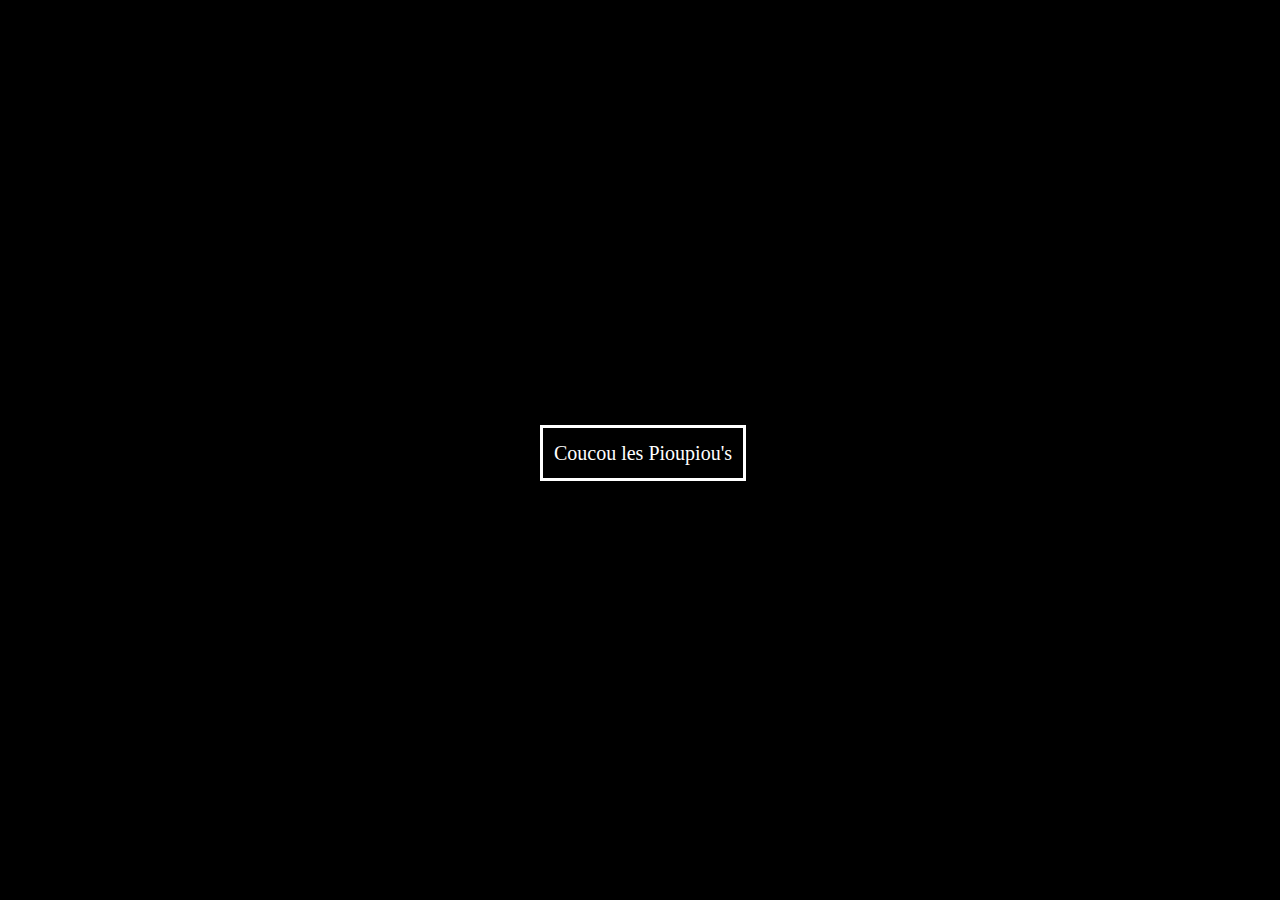
==== carte-anim/index.html @ 11f5accd "drill finish" ====
<!DOCTYPE html>
<html lang="fr">
<head>
    <title></title>
    <meta charset="UTF-8">
    <link rel="stylesheet" type="text/css" href="assets/css/style.css">
    <link rel="stylesheet" type="text/css" href="assets/css/normalize.css">
</head>
<body>
<section id="box">
    <a href="#">Coucou les Pioupiou's</a>
</section>
</body>
</html>
---- carte-anim/assets/css/style.css ----
/*@include fonction()*/
body {
  background: #000; }

#box {
  font-size: 20px;
  width: 200px;
  line-height: 50px;
  text-align: center;
  margin-left: -100px;
  margin-top: -25px;
  position: absolute;
  left: 50%;
  top: 50%;
  padding: 0;
  border: 3px #fff solid;
  transition: 2s; }
  #box:hover {
    background: #fff;
    transform: translate(500px, 0);
    /*transform: scale(2);
    -webkit-transform: scale(2);
    -o-transform: scale(2); 
    -moz-transform: scale(2);*/ }
  #box a {
    text-decoration: none;
    color: #fff;
    transition: 2s; }
    #box a:hover {
      color: #000; }

/*# sourceMappingURL=style.css.map */
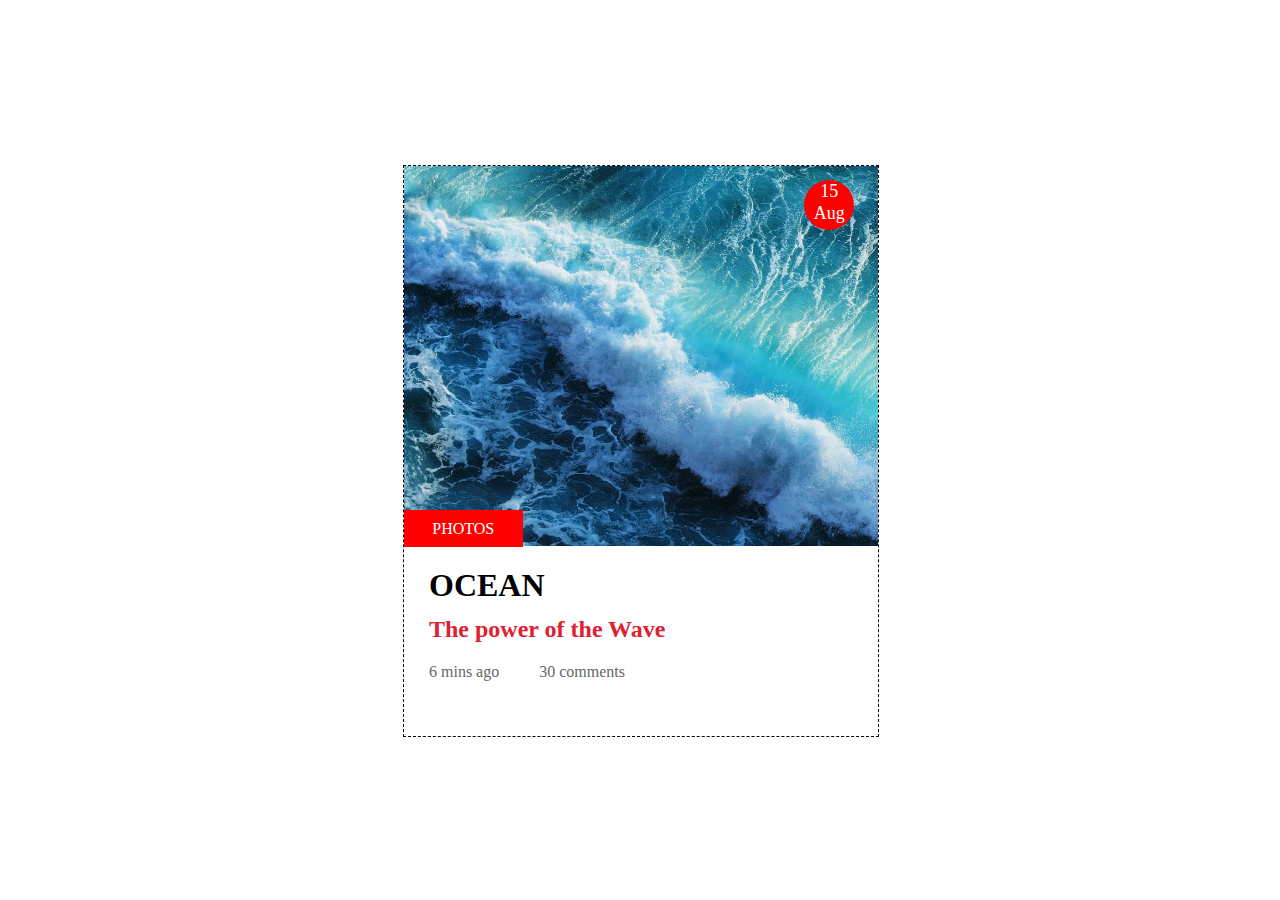
==== commit 08ade5b5: "fin journee" ====
--- a/carte-anim/index.html
+++ b/carte-anim/index.html
@@ -8,7 +8,33 @@
 </head>
 <body>
 <section id="box">
-    <a href="#">Coucou les Pioupiou's</a>
+    <div id="date">
+        <p>15 Aug</p>
+    </div>
+    <div id="img">
+        <img src="assets/img/vagues.jpg" alt="wave image" />
+    </div>
+    <div id="content">
+        <div id="t-img">
+            <p>PHOTOS</p>
+        </div>
+        <div id="t-content">
+            <h1>OCEAN</h1>
+            <h2>The power of the Wave</h2>
+        </div>
+        <div id="h-content">
+            <p>
+                La musique est la vapeur de l'art. Elle est à la poésie ce que la rêverie est à la pensée,
+                ce que le fluide est au liquide, ce que l'océan des nuées est à l'océan des ondes.
+            </p>
+        </div>
+        <div id="f-content">
+            <ul>
+                <li>6 mins ago</li>
+                <li>30 comments</li>
+            </ul>
+        </div>
+    </div>
 </section>
 </body>
 </html>--- a/carte-anim/assets/css/style.css
+++ b/carte-anim/assets/css/style.css
@@ -1,32 +1,73 @@
 /*@include fonction()*/
-body {
-  background: #000; }
-
 #box {
-  font-size: 20px;
-  width: 200px;
-  line-height: 50px;
-  text-align: center;
-  margin-left: -100px;
-  margin-top: -25px;
+  border: #000 1px dashed;
   position: absolute;
+  height: 570px;
+  width: 474px;
+  top: 50%;
   left: 50%;
-  top: 50%;
-  padding: 0;
-  border: 3px #fff solid;
-  transition: 2s; }
-  #box:hover {
+  margin: -285px 0 0 -237px; }
+  #box #date {
+    position: absolute;
+    top: 2.5%;
+    right: 5%;
+    border-radius: 50%;
+    background: #f00;
+    color: #fff;
+    width: 50px;
+    height: 50px;
+    font-size: 18px;
+    line-height: 22px; }
+    #box #date p {
+      padding: 0;
+      margin: 0;
+      text-align: center; }
+  #box #img img {
+    height: 380px;
+    z-index: 1; }
+  #box #content {
+    position: absolute;
     background: #fff;
-    transform: translate(500px, 0);
-    /*transform: scale(2);
-    -webkit-transform: scale(2);
-    -o-transform: scale(2); 
-    -moz-transform: scale(2);*/ }
-  #box a {
-    text-decoration: none;
-    color: #fff;
-    transition: 2s; }
-    #box a:hover {
-      color: #000; }
+    bottom: 0;
+    padding: 0 25px;
+    height: 190px;
+    width: 424px;
+    z-index: 2;
+    transition: 1s; }
+    #box #content:hover {
+      height: 253.3333333333px; }
+      #box #content:hover #h-content {
+        display: block;
+        opacity: 1;
+        color: #666; }
+    #box #content #t-img {
+      color: #fff;
+      background: #f00;
+      width: 118.5px;
+      line-height: 5px;
+      text-align: center;
+      position: absolute;
+      margin-top: -36px;
+      margin-left: -25px;
+      z-index: 50; }
+    #box #content #t-content h2 {
+      margin-top: -10px;
+      color: #d23; }
+    #box #content #h-content {
+      position: relative;
+      display: none;
+      opacity: 0; }
+      #box #content #h-content:after {
+        display: block !important;
+        height: auto !important;
+        opacity: 1 !important; }
+    #box #content #f-content ul {
+      display: flex;
+      list-style: none;
+      padding: 0;
+      margin: 0; }
+      #box #content #f-content ul li {
+        padding-right: 40px;
+        color: #666; }
 
 /*# sourceMappingURL=style.css.map */
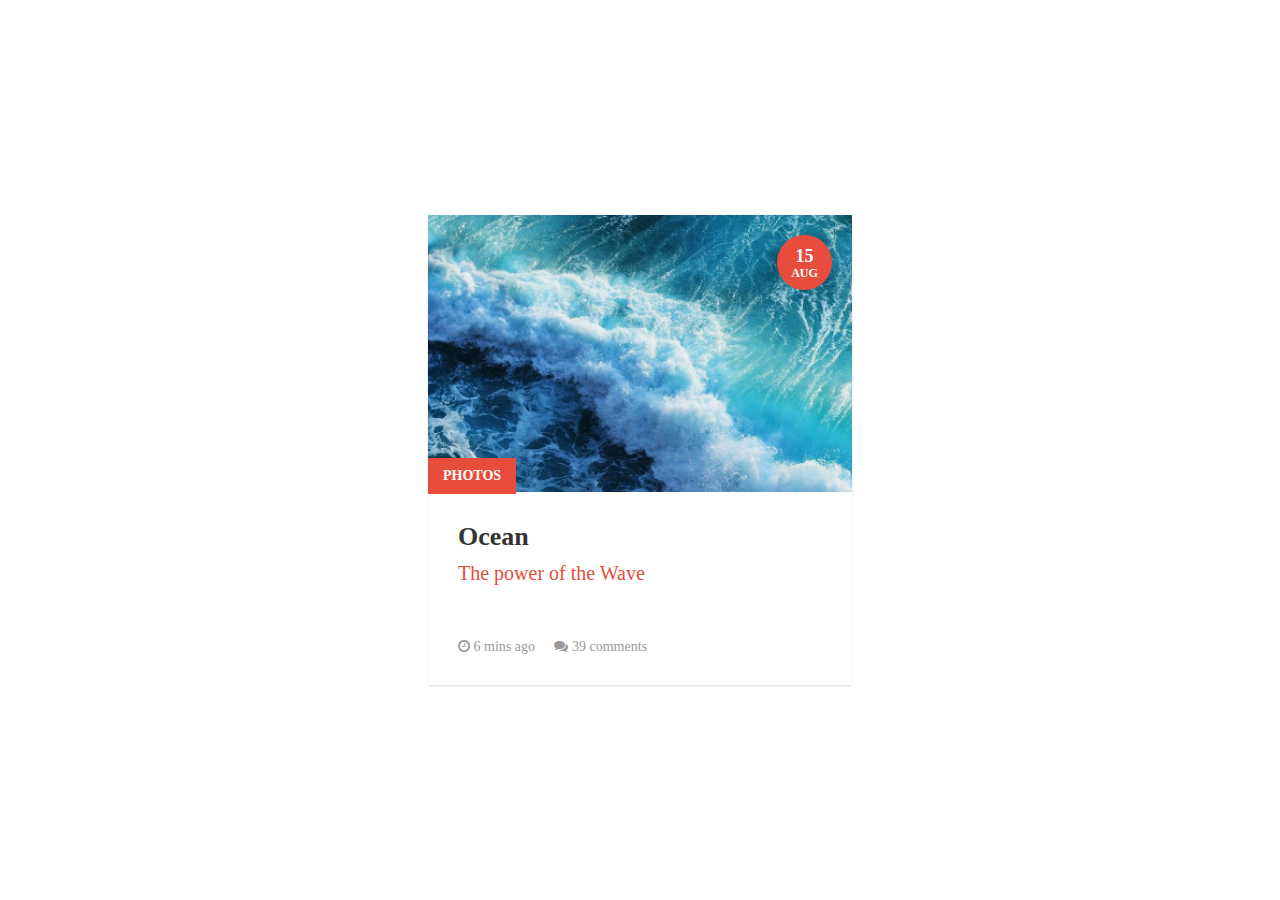
==== commit 21b11d2f: "finish" ====
--- a/carte-anim/index.html
+++ b/carte-anim/index.html
@@ -1,40 +1,37 @@
 <!DOCTYPE html>
 <html lang="fr">
 <head>
-    <title></title>
+    <title>Carte animée</title>
     <meta charset="UTF-8">
     <link rel="stylesheet" type="text/css" href="assets/css/style.css">
     <link rel="stylesheet" type="text/css" href="assets/css/normalize.css">
+    <link rel='stylesheet prefetch' href='http://maxcdn.bootstrapcdn.com/font-awesome/4.2.0/css/font-awesome.min.css'>
 </head>
 <body>
-<section id="box">
-    <div id="date">
-        <p>15 Aug</p>
+<div id="box">
+    <div id="module" class="hover">
+      <div id="thumbnail">
+        <div id="date">
+          <div id="day">15</div>
+          <div id="month">Aug</div>
+        </div>
+        <img src="assets/img/vagues.jpg" alt="wave image" />
+      </div>
+      <div id="content">
+        <div id="category">Photos</div>
+        <h1 id="title">Ocean</h1>
+        <h2 id="sub_title">The power of the Wave</h2>
+        <p id="description">
+            La musique est la vapeur de l'art. Elle est à la poésie ce que la rêverie est à la pensée,
+            ce que le fluide est au liquide, ce que l'océan des nuées est à l'océan des ondes.
+        </p>
+        <div id="meta">
+          <span id="timestamp"><i class="fa fa-clock-o"></i> 6 mins ago</span>
+          <span id="comments"><i class="fa fa-comments"></i><a href="#"> 39 comments</a></span>
+        </div>
+      </div>
     </div>
-    <div id="img">
-        <img src="assets/img/vagues.jpg" alt="wave image" />
-    </div>
-    <div id="content">
-        <div id="t-img">
-            <p>PHOTOS</p>
-        </div>
-        <div id="t-content">
-            <h1>OCEAN</h1>
-            <h2>The power of the Wave</h2>
-        </div>
-        <div id="h-content">
-            <p>
-                La musique est la vapeur de l'art. Elle est à la poésie ce que la rêverie est à la pensée,
-                ce que le fluide est au liquide, ce que l'océan des nuées est à l'océan des ondes.
-            </p>
-        </div>
-        <div id="f-content">
-            <ul>
-                <li>6 mins ago</li>
-                <li>30 comments</li>
-            </ul>
-        </div>
-    </div>
-</section>
+</div>
+
 </body>
 </html>--- a/carte-anim/assets/css/style.css
+++ b/carte-anim/assets/css/style.css
@@ -1,73 +1,103 @@
 /*@include fonction()*/
 #box {
-  border: #000 1px dashed;
   position: absolute;
-  height: 570px;
-  width: 474px;
   top: 50%;
   left: 50%;
-  margin: -285px 0 0 -237px; }
-  #box #date {
-    position: absolute;
-    top: 2.5%;
-    right: 5%;
-    border-radius: 50%;
-    background: #f00;
-    color: #fff;
-    width: 50px;
-    height: 50px;
-    font-size: 18px;
-    line-height: 22px; }
-    #box #date p {
-      padding: 0;
-      margin: 0;
-      text-align: center; }
-  #box #img img {
-    height: 380px;
-    z-index: 1; }
-  #box #content {
-    position: absolute;
+  margin: -235px 0 0 -237px;
+  font-size: 14px;
+  height: 470px;
+  width: 474px;
+  padding: 0 25px;
+  box-sizing: border-box; }
+  #box #module {
+    position: relative;
+    z-index: 1;
+    display: block;
     background: #fff;
-    bottom: 0;
-    padding: 0 25px;
-    height: 190px;
-    width: 424px;
-    z-index: 2;
-    transition: 1s; }
-    #box #content:hover {
-      height: 253.3333333333px; }
-      #box #content:hover #h-content {
+    min-width: 270px;
+    height: 470px;
+    box-shadow: 0px 1px 2px 0px rgba(0, 0, 0, 0.15); }
+    #box #module:hover {
+      box-shadow: 0px 1px 35px 0px rgba(0, 0, 0, 0.3); }
+      #box #module:hover #thumbnail img {
+        transform: scale(1.1);
+        opacity: 0.6; }
+      #box #module:hover #content #description {
+        opacity: 1;
+        visibility: visible;
+        height: 80px; }
+    #box #module #thumbnail {
+      background: #fff;
+      height: 400px;
+      overflow: hidden; }
+      #box #module #thumbnail #date {
+        position: absolute;
+        top: 20px;
+        right: 20px;
+        z-index: 1;
+        background: #e74c3c;
+        width: 55px;
+        height: 55px;
+        padding: 11px 0;
+        border-radius: 100%;
+        color: #fff;
+        font-weight: 700;
+        text-align: center;
+        box-sizing: border-box; }
+        #box #module #thumbnail #date #day {
+          font-size: 18px; }
+        #box #module #thumbnail #date #month {
+          font-size: 12px;
+          text-transform: uppercase; }
+      #box #module #thumbnail img {
         display: block;
-        opacity: 1;
-        color: #666; }
-    #box #content #t-img {
-      color: #fff;
-      background: #f00;
-      width: 118.5px;
-      line-height: 5px;
-      text-align: center;
+        width: 120%;
+        transition: all 0.3s linear 0s; }
+    #box #module #content {
       position: absolute;
-      margin-top: -36px;
-      margin-left: -25px;
-      z-index: 50; }
-    #box #content #t-content h2 {
-      margin-top: -10px;
-      color: #d23; }
-    #box #content #h-content {
-      position: relative;
-      display: none;
-      opacity: 0; }
-      #box #content #h-content:after {
-        display: block !important;
-        height: auto !important;
-        opacity: 1 !important; }
-    #box #content #f-content ul {
-      display: flex;
-      list-style: none;
-      padding: 0;
-      margin: 0; }
-      #box #content #f-content ul li {
-        padding-right: 40px;
-        color: #666; }
+      bottom: 0;
+      background: #fff;
+      width: 100%;
+      padding: 30px;
+      box-sizing: border-box;
+      transition: all 2s cubic-bezier(0.37, 0.75, 0.61, 1.05) 0s; }
+      #box #module #content #category {
+        position: absolute;
+        top: -34px;
+        left: 0;
+        background: #e74c3c;
+        padding: 10px 15px;
+        color: #fff;
+        font-size: 14px;
+        font-weight: 600;
+        text-transform: uppercase; }
+      #box #module #content #title {
+        margin: 0;
+        padding: 0 0 10px;
+        color: #333;
+        font-size: 26px;
+        font-weight: 700; }
+      #box #module #content #sub_title {
+        margin: 0;
+        padding: 0 0 10px;
+        color: #e74c3c;
+        font-size: 20px;
+        font-weight: 400; }
+      #box #module #content #description {
+        visibility: hidden;
+        height: 0;
+        opacity: 0;
+        color: #666;
+        font-size: 14px;
+        line-height: 1.8em;
+        transition: all 0.3s linear 0s; }
+      #box #module #content #meta {
+        margin: 30px 0 0;
+        color: #999; }
+        #box #module #content #meta #timestamp {
+          margin: 0 16px 0 0; }
+        #box #module #content #meta a {
+          color: #999;
+          text-decoration: none; }
 
 /*# sourceMappingURL=style.css.map */
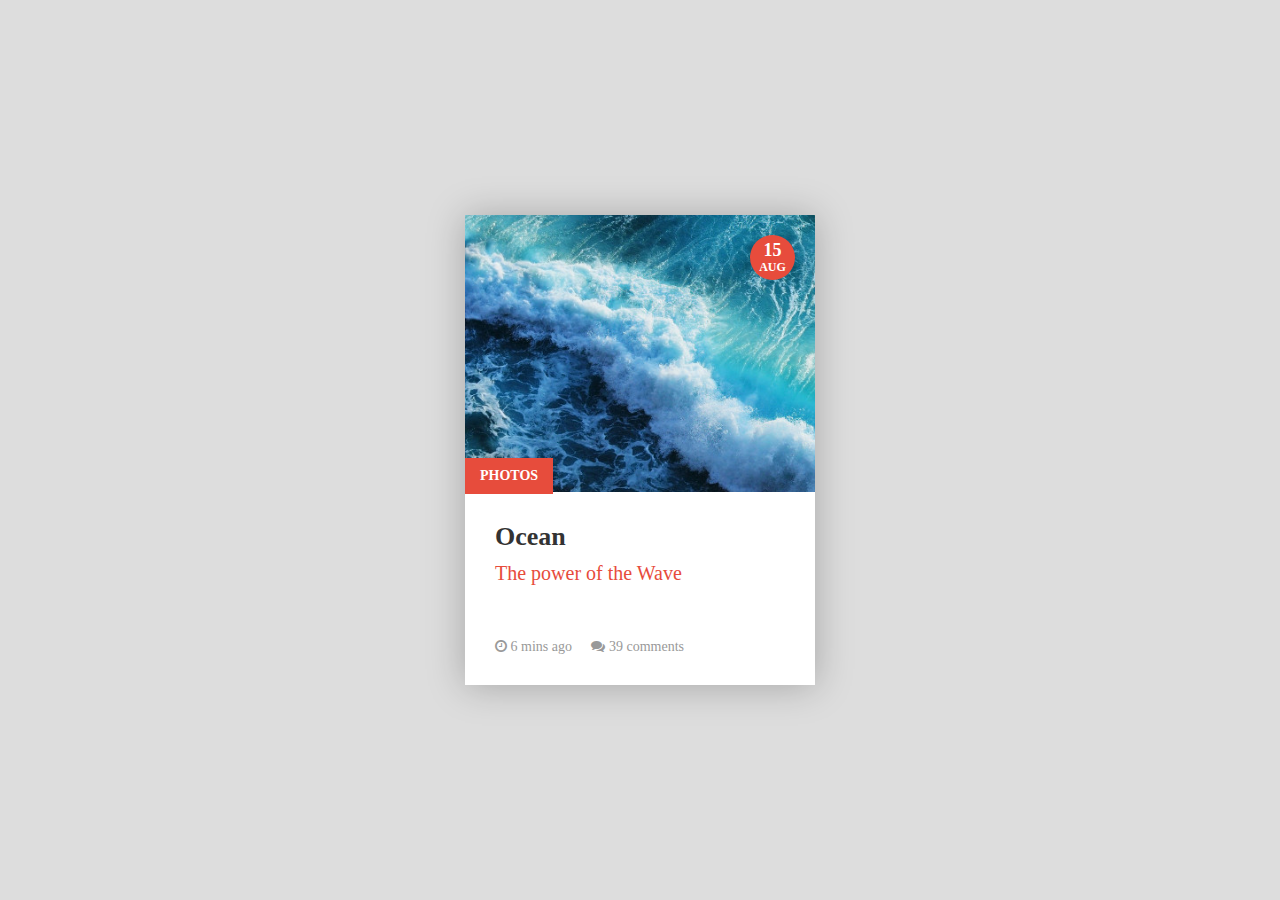
==== commit 4e060214: "finish" ====
--- a/carte-anim/index.html
+++ b/carte-anim/index.html
@@ -8,27 +8,25 @@
     <link rel='stylesheet prefetch' href='http://maxcdn.bootstrapcdn.com/font-awesome/4.2.0/css/font-awesome.min.css'>
 </head>
 <body>
-<div id="box">
-    <div id="module" class="hover">
-      <div id="thumbnail">
-        <div id="date">
-          <div id="day">15</div>
-          <div id="month">Aug</div>
-        </div>
-        <img src="assets/img/vagues.jpg" alt="wave image" />
+<div id="box" class="hover">
+    <div id="thumbnail">
+      <div id="date">
+        <div id="day">15</div>
+        <div id="month">Aug</div>
       </div>
-      <div id="content">
-        <div id="category">Photos</div>
-        <h1 id="title">Ocean</h1>
-        <h2 id="sub_title">The power of the Wave</h2>
-        <p id="description">
-            La musique est la vapeur de l'art. Elle est à la poésie ce que la rêverie est à la pensée,
-            ce que le fluide est au liquide, ce que l'océan des nuées est à l'océan des ondes.
-        </p>
-        <div id="meta">
-          <span id="timestamp"><i class="fa fa-clock-o"></i> 6 mins ago</span>
-          <span id="comments"><i class="fa fa-comments"></i><a href="#"> 39 comments</a></span>
-        </div>
+      <img src="assets/img/vagues.jpg" alt="wave image" />
+    </div>
+    <div id="content">
+      <div id="category">Photos</div>
+      <h1 id="title">Ocean</h1>
+      <h2 id="sub_title">The power of the Wave</h2>
+      <p id="description">
+          La musique est la vapeur de l'art. Elle est à la poésie ce que la rêverie est à la pensée,
+          ce que le fluide est au liquide, ce que l'océan des nuées est à l'océan des ondes.
+      </p>
+      <div id="meta">
+        <span id="timestamp"><i class="fa fa-clock-o"></i> 6 mins ago</span>
+        <span id="comments"><i class="fa fa-comments"></i><a href="#"> 39 comments</a></span>
       </div>
     </div>
 </div>
--- a/carte-anim/assets/css/style.css
+++ b/carte-anim/assets/css/style.css
@@ -1,59 +1,53 @@
 /*@include fonction()*/
-#box {
-  position: absolute;
-  top: 50%;
-  left: 50%;
-  margin: -235px 0 0 -237px;
-  font-size: 14px;
-  height: 470px;
-  width: 474px;
-  padding: 0 25px;
-  box-sizing: border-box; }
-  #box #module {
-    position: relative;
-    z-index: 1;
-    display: block;
+body {
+  background: #ddd; }
+  body #box {
+    position: absolute;
+    top: 50%;
+    left: 50%;
+    margin: -235px 0 0 -175px;
+    font-size: 14px;
+    height: 470px;
+    width: 350px;
+    box-sizing: border-box;
     background: #fff;
-    min-width: 270px;
-    height: 470px;
-    box-shadow: 0px 1px 2px 0px rgba(0, 0, 0, 0.15); }
-    #box #module:hover {
-      box-shadow: 0px 1px 35px 0px rgba(0, 0, 0, 0.3); }
-      #box #module:hover #thumbnail img {
+    box-shadow: 0px 1px 35px 0px rgba(0, 0, 0, 0.25); }
+    body #box:hover {
+      box-shadow: 0px 1px 35px 0px rgba(0, 0, 0, 0.5); }
+      body #box:hover #thumbnail img {
         transform: scale(1.1);
         opacity: 0.6; }
-      #box #module:hover #content #description {
+      body #box:hover #content #description {
         opacity: 1;
         visibility: visible;
-        height: 80px; }
-    #box #module #thumbnail {
+        height: 90px; }
+    body #box #thumbnail {
       background: #fff;
-      height: 400px;
       overflow: hidden; }
-      #box #module #thumbnail #date {
+      body #box #thumbnail #date {
         position: absolute;
         top: 20px;
         right: 20px;
         z-index: 1;
         background: #e74c3c;
-        width: 55px;
-        height: 55px;
-        padding: 11px 0;
-        border-radius: 100%;
+        width: 45px;
+        height: 45px;
+        padding: 5px 0;
+        border-radius: 50%;
         color: #fff;
         font-weight: 700;
         text-align: center;
         box-sizing: border-box; }
-        #box #module #thumbnail #date #day {
+        body #box #thumbnail #date #day {
           font-size: 18px; }
-        #box #module #thumbnail #date #month {
+        body #box #thumbnail #date #month {
           font-size: 12px;
           text-transform: uppercase; }
-      #box #module #thumbnail img {
+      body #box #thumbnail img {
         display: block;
         width: 120%;
         transition: all 0.3s linear 0s; }
-    #box #module #content {
+    body #box #content {
       position: absolute;
       bottom: 0;
       background: #fff;
@@ -61,7 +55,7 @@
       padding: 30px;
       box-sizing: border-box;
       transition: all 2s cubic-bezier(0.37, 0.75, 0.61, 1.05) 0s; }
-      #box #module #content #category {
+      body #box #content #category {
         position: absolute;
         top: -34px;
         left: 0;
@@ -71,19 +65,19 @@
         font-size: 14px;
         font-weight: 600;
         text-transform: uppercase; }
-      #box #module #content #title {
+      body #box #content #title {
         margin: 0;
         padding: 0 0 10px;
         color: #333;
         font-size: 26px;
         font-weight: 700; }
-      #box #module #content #sub_title {
+      body #box #content #sub_title {
         margin: 0;
         padding: 0 0 10px;
         color: #e74c3c;
         font-size: 20px;
         font-weight: 400; }
-      #box #module #content #description {
+      body #box #content #description {
         visibility: hidden;
         height: 0;
         opacity: 0;
@@ -91,12 +85,12 @@
         font-size: 14px;
         line-height: 1.8em;
         transition: all 0.3s linear 0s; }
-      #box #module #content #meta {
+      body #box #content #meta {
         margin: 30px 0 0;
         color: #999; }
-        #box #module #content #meta #timestamp {
+        body #box #content #meta #timestamp {
           margin: 0 16px 0 0; }
-        #box #module #content #meta a {
+        body #box #content #meta a {
           color: #999;
           text-decoration: none; }
 
